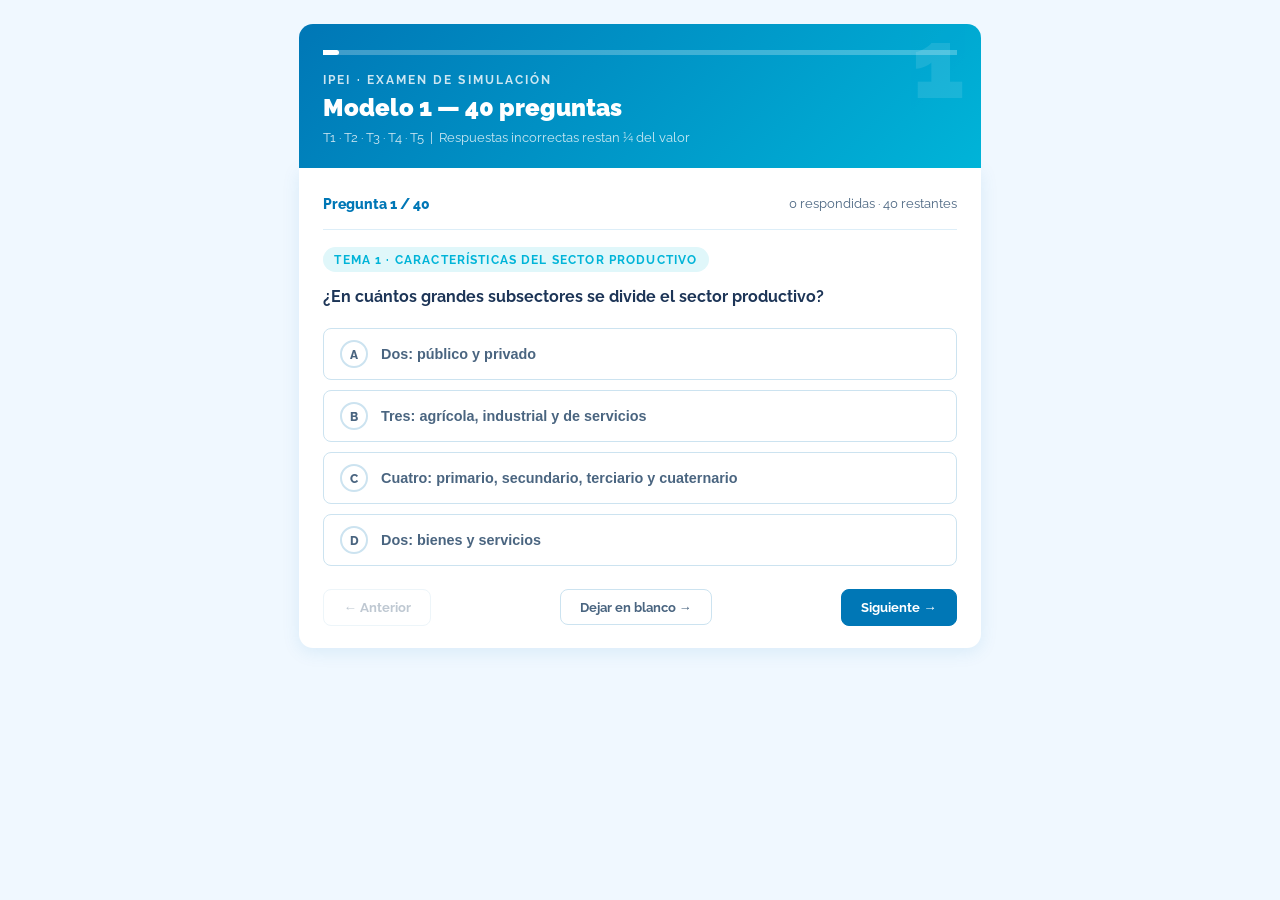
==== modelo-examen/1-modelo-examen.html @ f3342322 "resumenes y modelos de examen IPE I" ====
<!DOCTYPE html>
<html lang="es">
<head>
  <meta charset="UTF-8">
  <meta name="viewport" content="width=device-width, initial-scale=1.0">
  <title>IPEI — Examen de Simulación · Modelo 1</title>
  <link rel="preconnect" href="https://fonts.googleapis.com">
  <link href="https://fonts.googleapis.com/css2?family=Nunito:wght@400;600;700;800;900&family=Raleway:wght@700;900&display=swap" rel="stylesheet">
  <style>
    :root {
      --color-primario: #00b4d8;
      --color-primario-oscuro: #0077b6;
      --color-acento: #f4a261;
      --color-fondo: #f0f8ff;
      --color-blanco: #ffffff;
      --color-texto: #1d3557;
      --color-texto-suave: #4a6580;
      --color-tag-bg: #e0f7fa;
      --color-tag-texto: #006d8f;
      --color-border: #cce3f0;
      --color-border-light: #ddeef8;
      --color-correct-bg: #e6f9f2;
      --color-correct-text: #1a7a55;
      --color-wrong-bg: #fdeaea;
      --color-wrong-text: #b83232;
      --radio: 14px;
      --radio-sm: 8px;
      --sombra: 0 4px 18px rgba(0,119,182,0.10);
      --sombra-hover: 0 8px 28px rgba(0,119,182,0.18);
      --fuente-titulo: 'Raleway', sans-serif;
      --fuente-cuerpo: 'Nunito', sans-serif;
    }

    *, *::before, *::after { box-sizing: border-box; margin: 0; padding: 0; }

    body {
      font-family: var(--fuente-titulo),sans-serif,sans-serif;
      background: var(--color-fondo);
      color: var(--color-texto);
      min-height: 100vh;
      line-height: 1.6;
    }

    /* ── QUIZ WRAPPER ── */
    #quiz-wrap {
      max-width: 720px;
      margin: 0 auto;
      padding: 1.5rem 1.2rem 3rem;
    }

    /* ── HEADER ── */
    .qz-header {
      background: linear-gradient(135deg, var(--color-primario-oscuro) 0%, var(--color-primario) 100%);
      color: #fff;
      padding: 1.6rem 1.5rem 1.2rem;
      border-radius: var(--radio) var(--radio) 0 0;
      position: relative;
      overflow: hidden;
    }
    .qz-header::before {
      content: '1';
      font-family: var(--fuente-titulo),sans-serif;
      font-size: 6rem;
      font-weight: 900;
      opacity: 0.10;
      position: absolute;
      right: 1rem;
      top: -0.5rem;
      line-height: 1;
    }
    .qz-header .modelo-label {
      font-size: 0.72rem;
      font-weight: 700;
      letter-spacing: 0.18em;
      text-transform: uppercase;
      opacity: 0.8;
      margin-bottom: 0.3rem;
    }
    .qz-header h1 {
      font-family: var(--fuente-titulo),sans-serif;
      font-size: clamp(1.1rem, 3vw, 1.5rem);
      font-weight: 900;
      line-height: 1.2;
    }
    .qz-header .subtitle {
      font-size: 0.82rem;
      opacity: 0.8;
      margin-top: 0.3rem;
    }

    /* ── PROGRESS ── */
    .pb-wrap {
      height: 5px;
      background: rgba(255,255,255,0.25);
      border-radius: 0;
    }
    .pb {
      height: 100%;
      background: #fff;
      border-radius: 0 3px 3px 0;
      transition: width 0.35s ease;
    }

    /* ── MAIN CARD ── */
    .qz-body {
      background: var(--color-blanco);
      border-radius: 0 0 var(--radio) var(--radio);
      box-shadow: var(--sombra);
      padding: 1.6rem 1.5rem 1.4rem;
    }

    /* ── STATS BAR ── */
    .stats-bar {
      display: flex;
      justify-content: space-between;
      align-items: center;
      font-size: 0.8rem;
      color: var(--color-texto-suave);
      margin-bottom: 1rem;
      padding-bottom: 0.8rem;
      border-bottom: 1px solid var(--color-border-light);
    }
    .stats-bar .qnum {
      font-weight: 800;
      color: var(--color-primario-oscuro);
      font-size: 0.88rem;
    }

    /* ── SECTION LABEL ── */
    .section-label {
      font-size: 0.72rem;
      font-weight: 700;
      text-transform: uppercase;
      letter-spacing: 0.1em;
      color: var(--color-primario);
      background: var(--color-tag-bg);
      display: inline-block;
      padding: 0.2rem 0.7rem;
      border-radius: 20px;
      margin-bottom: 0.8rem;
    }

    /* ── QUESTION ── */
    .qt {
      font-size: 1rem;
      font-weight: 700;
      color: var(--color-texto);
      line-height: 1.5;
      margin-bottom: 1.2rem;
    }

    /* ── OPTIONS ── */
    .opts { display: flex; flex-direction: column; gap: 0.6rem; }

    .opt {
      display: flex;
      align-items: center;
      gap: 0.8rem;
      padding: 0.7rem 1rem;
      border-radius: var(--radio-sm);
      border: 1.5px solid var(--color-border);
      background: var(--color-blanco);
      cursor: pointer;
      font-size: 0.9rem;
      font-weight: 600;
      color: var(--color-texto-suave);
      text-align: left;
      transition: border-color 0.15s, background 0.15s, transform 0.12s;
      width: 100%;
    }
    .opt:hover:not(:disabled) {
      border-color: var(--color-primario);
      background: #f0faff;
      transform: translateX(3px);
    }
    .opt:disabled { cursor: default; }

    .olbl {
      min-width: 28px;
      height: 28px;
      border-radius: 50%;
      border: 2px solid var(--color-border);
      display: flex;
      align-items: center;
      justify-content: center;
      font-size: 0.78rem;
      font-weight: 800;
      flex-shrink: 0;
      transition: background 0.15s, border-color 0.15s, color 0.15s;
      font-family: var(--fuente-titulo),sans-serif,sans-serif;
    }

    .opt.selected { border-color: var(--color-primario-oscuro); background: #edf6ff; }
    .opt.selected .olbl { background: var(--color-primario-oscuro); border-color: var(--color-primario-oscuro); color: #fff; }

    .opt.correct { border-color: #1D9E75; background: var(--color-correct-bg); color: var(--color-correct-text); }
    .opt.correct .olbl { background: #1D9E75; border-color: #1D9E75; color: #fff; }

    .opt.wrong { border-color: #E24B4A; background: var(--color-wrong-bg); color: var(--color-wrong-text); }
    .opt.wrong .olbl { background: #E24B4A; border-color: #E24B4A; color: #fff; }

    .opt.show-correct { border-color: #1D9E75; background: var(--color-correct-bg); color: var(--color-correct-text); }
    .opt.show-correct .olbl { background: #1D9E75; border-color: #1D9E75; color: #fff; }

    /* ── EXPLANATION ── */
    .exp-box {
      margin-top: 1rem;
      padding: 0.8rem 1rem;
      background: #f5fbff;
      border-left: 4px solid var(--color-primario);
      border-radius: var(--radio-sm);
      font-size: 0.84rem;
      color: var(--color-texto-suave);
      font-style: italic;
      display: none;
    }
    .exp-box.visible { display: block; }

    /* ── NAV ── */
    .nav {
      display: flex;
      align-items: center;
      justify-content: space-between;
      margin-top: 1.4rem;
      gap: 0.6rem;
    }
    .btn {
      padding: 0.6rem 1.2rem;
      border-radius: var(--radio-sm);
      border: 1.5px solid var(--color-border);
      background: var(--color-blanco);
      color: var(--color-texto-suave);
      font-family: var(--fuente-titulo),sans-serif,sans-serif;
      font-size: 0.84rem;
      font-weight: 700;
      cursor: pointer;
      transition: background 0.15s, border-color 0.15s, filter 0.15s;
    }
    .btn:hover:not(:disabled) { background: var(--color-fondo); border-color: var(--color-primario); }
    .btn:disabled { opacity: 0.35; cursor: default; }
    .btn.pri {
      background: var(--color-primario-oscuro);
      border-color: var(--color-primario-oscuro);
      color: #fff;
    }
    .btn.pri:hover:not(:disabled) { filter: brightness(0.88); }
    .btn.blank { font-size: 0.8rem; color: var(--color-texto-suave); }

    /* ── RESULTS ── */
    .res {
      background: var(--color-blanco);
      border-radius: var(--radio);
      box-shadow: var(--sombra);
      padding: 2rem 1.5rem;
      text-align: center;
    }
    .sc-circle {
      width: 110px; height: 110px;
      border-radius: 50%;
      border: 5px solid var(--color-primario);
      display: flex; flex-direction: column;
      align-items: center; justify-content: center;
      margin: 0 auto 1rem;
    }
    .sc-circle.passed { border-color: #1D9E75; }
    .sc-circle.failed { border-color: #E24B4A; }
    .sc-big { font-family: var(--fuente-titulo),sans-serif; font-size: 2rem; font-weight: 900; color: var(--color-texto); }
    .sc-den { font-size: 0.72rem; color: var(--color-texto-suave); }
    .res-t { font-family: var(--fuente-titulo),sans-serif; font-size: 1.3rem; font-weight: 900; color: var(--color-primario-oscuro); margin-bottom: 0.3rem; }
    .res-s { font-size: 0.82rem; color: var(--color-texto-suave); margin-bottom: 1.2rem; }

    .score-formula {
      display: flex; align-items: center; justify-content: center;
      flex-wrap: wrap; gap: 8px;
      margin-bottom: 1.2rem; font-size: 0.82rem;
    }
    .sf-item { padding: 4px 10px; border-radius: 20px; font-weight: 700; }
    .correct-sf { background: var(--color-correct-bg); color: var(--color-correct-text); }
    .wrong-sf   { background: var(--color-wrong-bg);   color: var(--color-wrong-text); }
    .sf-sep     { color: var(--color-texto-suave); font-weight: 700; }
    .sf-result  { font-weight: 800; color: var(--color-texto); font-size: 0.94rem; }

    .sg {
      display: flex; justify-content: center; gap: 1.5rem;
      margin-bottom: 1.5rem;
    }
    .sc { text-align: center; }
    .sc-n { font-family: var(--fuente-titulo),sans-serif; font-size: 1.5rem; font-weight: 900; }
    .sc-l { font-size: 0.75rem; color: var(--color-texto-suave); font-weight: 600; }

    .rev { margin-top: 1.5rem; text-align: left; }
    .rev-t { font-family: var(--fuente-titulo),sans-serif; font-size: 1rem; font-weight: 900; color: var(--color-primario-oscuro); margin-bottom: 1rem; padding-bottom: 0.5rem; border-bottom: 2px solid var(--color-tag-bg); }

    .tema-block { margin-bottom: 1.4rem; }
    .tema-block-title { font-size: 0.72rem; font-weight: 700; color: var(--color-texto-suave); text-transform: uppercase; letter-spacing: 0.07em; margin-bottom: 0.6rem; padding-bottom: 0.4rem; border-bottom: 1px dashed var(--color-border-light); }

    .ri {
      padding: 0.7rem 0.9rem;
      border-radius: var(--radio-sm);
      border: 1.5px solid var(--color-correct-bg);
      background: var(--color-correct-bg);
      margin-bottom: 0.5rem;
      font-size: 0.83rem;
      color: var(--color-correct-text);
    }
    .ri.rw { background: var(--color-wrong-bg); border-color: var(--color-wrong-bg); color: var(--color-wrong-text); }
    .ri.rb { background: #f5f5f5; border-color: #e0e0e0; color: #888; }
    .ri-detail { display: block; margin-top: 4px; font-size: 0.78rem; }
    .ri-exp { display: block; margin-top: 4px; font-size: 0.76rem; opacity: 0.8; font-style: italic; color: var(--color-texto-suave); }

    .btn-reiniciar { margin: 0.5rem auto 1.5rem; display: block; }

    @media (max-width: 500px) {
      .nav .btn.blank { display: none; }
      .score-formula { font-size: 0.75rem; }
      .sg { gap: 1rem; }
    }
  </style>
</head>
<body>
<div id="quiz-wrap">
  <div class="qz-header">
    <div class="pb-wrap"><div class="pb" id="pb" style="width:0%"></div></div>
    <div style="padding: 1rem 0 0;">
      <div class="modelo-label">IPEI · Examen de Simulación</div>
      <h1>Modelo 1 — 40 preguntas</h1>
      <div class="subtitle">T1 · T2 · T3 · T4 · T5 &nbsp;|&nbsp; Respuestas incorrectas restan ¼ del valor</div>
    </div>
  </div>
  <div class="qz-body" id="qz-body"></div>
</div>

<script>
  const TEMAS = {
    1: "Tema 1 · Características del Sector Productivo",
    2: "Tema 2 · Prevención de Riesgos Laborales",
    3: "Tema 3 · Derecho Laboral",
    4: "Tema 4 · Autoorientación e Inserción Profesional",
    5: "Tema 5 · Estrategias de Aprendizaje Autónomo"
  };

  const qs = [
    // ── TEMA 1 (P01–P08) ──
    { tema:1, q:"¿En cuántos grandes subsectores se divide el sector productivo?", opts:["Dos: público y privado","Tres: agrícola, industrial y de servicios","Cuatro: primario, secundario, terciario y cuaternario","Dos: bienes y servicios"], c:1, exp:"El sector productivo se divide en tres grandes subsectores: agrícola, industrial y de servicios." },
    { tema:1, q:"¿Qué evalúa el análisis del \"tamaño del mercado\" dentro del sector productivo?", opts:["El número de trabajadores de una empresa","Las barreras de entrada al mercado","La dimensión del mercado en términos de producción y consumo","El nivel de innovación tecnológica del sector"], c:2, exp:"El análisis del tamaño del mercado evalúa la dimensión del mercado en términos de producción y consumo." },
    { tema:1, q:"¿Cuál de los siguientes es un componente del perfil profesional?", opts:["El número de empleados de la empresa","Las competencias técnicas del candidato","El tamaño del mercado en el que trabaja","La oferta educativa disponible en el país"], c:1, exp:"Las competencias técnicas del candidato son un componente clave del perfil profesional." },
    { tema:1, q:"Las habilidades blandas incluyen:", opts:["Manejo de maquinaria industrial","Conocimientos en biotecnología","Comunicación, trabajo en equipo y liderazgo","Programación y análisis de datos"], c:2, exp:"Las habilidades blandas (soft skills) incluyen comunicación, trabajo en equipo y liderazgo, entre otras." },
    { tema:1, q:"¿Qué es un yacimiento de ocupación?", opts:["Una bolsa de empleo para titulados universitarios","La posibilidad de crear empleo para satisfacer nuevas necesidades sociales","Un registro oficial de puestos vacantes en la Administración pública","Un recurso natural que genera puestos de trabajo"], c:1, exp:"Un yacimiento de ocupación es la posibilidad de crear empleo para satisfacer nuevas necesidades sociales." },
    { tema:1, q:"¿Cuáles son los tres factores a los que se puede asociar la existencia de nuevos yacimientos de ocupación?", opts:["Educación, sanidad y tecnología","Estilos de vida, servicios y regímenes fiscales","Demografía, economía y legislación","Globalización, digitalización y sostenibilidad"], c:1, exp:"Los nuevos yacimientos de ocupación se asocian a estilos de vida, servicios y regímenes fiscales." },
    { tema:1, q:"¿Cuáles son los principales yacimientos de ocupación en España?", opts:["Minería, agricultura y pesca","Envejecimiento de la población, ecología y nuevas tecnologías aplicadas al marketing digital","Construcción, turismo y hostelería","Administración pública, sanidad y educación"], c:1, exp:"En España, los principales yacimientos de ocupación son el envejecimiento de la población, la ecología y las nuevas tecnologías aplicadas al marketing digital." },
    { tema:1, q:"¿Qué es la Oferta Pública de Empleo (OPE)?", opts:["Un portal web de ofertas de trabajo del sector privado","El proceso anual en que las Administraciones anuncian plazas disponibles mediante oposiciones","Un servicio de intermediación laboral para desempleados","Un contrato de trabajo temporal con la Administración"], c:1, exp:"La OPE es el proceso anual por el que las Administraciones públicas anuncian las plazas disponibles que se cubrirán mediante oposiciones o concursos." },
    // ── TEMA 2 (P25–P32) ──
    { tema:2, q:"¿Qué es un riesgo profesional?", opts:["La probabilidad de que un trabajador sea despedido","La situación de peligro en la que una persona se encuentra por culpa del trabajo en condiciones peligrosas o nocivas","Cualquier enfermedad que padezca un trabajador","El nivel de estrés acumulado durante la jornada laboral"], c:1, exp:"Un riesgo profesional es la situación de peligro en la que una persona se encuentra por culpa del trabajo en condiciones peligrosas o nocivas." },
    { tema:2, q:"Según el método del INSST, ¿qué nivel de riesgo existe si la probabilidad es alta y las consecuencias son extremadamente perjudiciales?", opts:["Riesgo moderado","Riesgo importante","Riesgo intolerable","Riesgo tolerable"], c:2, exp:"Según el método del INSST, cuando la probabilidad es alta y las consecuencias son extremadamente perjudiciales, el nivel de riesgo es intolerable." },
    { tema:2, q:"¿Cuál es el primer paso en la evaluación de la prevención de riesgos?", opts:["Planificar la acción preventiva","Identificar los posibles riesgos laborales","Evaluar la gravedad de los accidentes ocurridos","Redactar el plan de prevención"], c:1, exp:"El primer paso en la evaluación de la prevención de riesgos es identificar los posibles riesgos laborales." },
    { tema:2, q:"Legalmente, ¿qué es un accidente de trabajo según la LGSS?", opts:["Cualquier enfermedad relacionada con el trabajo","Cualquier lesión corporal sufrida en ocasión o como consecuencia del trabajo por cuenta ajena","Solo los accidentes ocurridos dentro del centro de trabajo","Los accidentes debidos a imprudencia del trabajador"], c:1, exp:"Según la LGSS, accidente de trabajo es cualquier lesión corporal sufrida en ocasión o como consecuencia del trabajo por cuenta ajena." },
    { tema:2, q:"¿Cómo se denomina el accidente que ocurre en el trayecto de ida o vuelta al trabajo?", opts:["Accidente blanco","Accidente laboral indirecto","Accidente in itinere","Accidente intercurrente"], c:2, exp:"El accidente in itinere es el que ocurre en el trayecto de ida o vuelta al trabajo." },
    { tema:2, q:"¿Qué es el \"accidente blanco\"?", opts:["Un accidente que ocurre fuera del horario laboral","Un accidente sin daños personales, aunque puede causar daños materiales o interrumpir el trabajo","Un accidente provocado por condiciones climáticas adversas","Un accidente que solo afecta a trabajadores temporales"], c:1, exp:"El accidente blanco es aquel que no produce daños personales pero puede causar daños materiales o interrumpir el proceso de trabajo." },
    { tema:2, q:"¿Cuál de las siguientes NO es una patología inespecífica?", opts:["Fatiga","Estrés laboral","Burnout","Silicosis"], c:3, exp:"La silicosis es una enfermedad profesional específica causada por la inhalación de polvo de sílice, no una patología inespecífica." },
    { tema:2, q:"El estrés laboral se puede traducir en:", opts:["Mayor productividad y concentración","Agresividad, ansiedad, sensación de impotencia o frustración","Mejora de las relaciones laborales","Reducción de la jornada laboral"], c:1, exp:"El estrés laboral puede traducirse en agresividad, ansiedad, sensación de impotencia o frustración, entre otras manifestaciones." },
    // ── TEMA 3 (P01–P08) ──
    { tema:3, q:"¿Cuál de las siguientes características NO forma parte del trabajo regulado por el derecho laboral?", opts:["Voluntario","Gratuito","Dependiente","Personal"], c:1, exp:"El trabajo regulado por el derecho laboral es voluntario, dependiente, personal y retribuido. La gratuidad lo excluye del ámbito laboral." },
    { tema:3, q:"¿Qué norma ocupa el nivel más alto en la jerarquía del ordenamiento laboral español?", opts:["El Estatuto de los Trabajadores","Los convenios colectivos","La Constitución Española de 1978","Los reales decretos"], c:2, exp:"La Constitución Española de 1978 ocupa el nivel más alto de la jerarquía normativa del ordenamiento laboral español." },
    { tema:3, q:"Los convenios colectivos son fuente exclusiva del derecho laboral. ¿Qué significa esto?", opts:["Solo pueden ser firmados por el Estado","No existen como fuente en otras ramas del derecho","Son obligatorios únicamente para los trabajadores","Solo tienen validez en el ámbito autonómico"], c:1, exp:"Que los convenios colectivos sean fuente exclusiva del derecho laboral significa que no existen como fuente en otras ramas del derecho." },
    { tema:3, q:"¿Qué ley regula el trabajo autónomo?", opts:["El Estatuto de los Trabajadores (ET)","La Ley Orgánica 11/1985 de Libertad Sindical","La Ley 20/2007 del Estatuto del Trabajador Autónomo","La Ley General de la Seguridad Social"], c:2, exp:"El trabajo autónomo está regulado por la Ley 20/2007 del Estatuto del Trabajador Autónomo." },
    { tema:3, q:"¿En qué tipo de relación laboral se encuadran los deportistas profesionales?", opts:["Ordinaria","Excluida del ordenamiento laboral","Especial","Autónoma"], c:2, exp:"Los deportistas profesionales tienen una relación laboral especial, regulada por normativa específica." },
    { tema:3, q:"¿Cuál de los siguientes colectivos está EXCLUIDO del ámbito del Estatuto de los Trabajadores?", opts:["Trabajadores del hogar familiar","Penados en instituciones penitenciarias","Funcionarios públicos","Deportistas profesionales"], c:2, exp:"Los funcionarios públicos están excluidos del ámbito del Estatuto de los Trabajadores y se rigen por su propia normativa." },
    { tema:3, q:"¿En qué artículo del Estatuto de los Trabajadores se recogen los derechos básicos y específicos del trabajador?", opts:["Artículo 3","Artículo 5","Artículo 4","Artículo 6"], c:2, exp:"El artículo 4 del Estatuto de los Trabajadores recoge los derechos básicos y específicos de los trabajadores." },
    { tema:3, q:"¿Cuál de las siguientes es una OBLIGACIÓN del trabajador según el art. 5 ET?", opts:["Proporcionar equipos de protección individual","Elaborar el plan de prevención de riesgos","No concurrir con la actividad de la empresa","Vigilar el cumplimiento de la jornada laboral"], c:2, exp:"El artículo 5 ET establece como obligación del trabajador no concurrir con la actividad de la empresa, entre otras." },
    // ── TEMA 4 (P01–P08) ──
    { tema:4, q:"¿Qué es el perfil disponible?", opts:["El conjunto de competencias que exige el mercado laboral","Las competencias, habilidades y experiencias que una persona posee en un momento dado","El plan de estudios que debe seguir un profesional","El perfil publicado en LinkedIn"], c:1, exp:"El perfil disponible es el conjunto de competencias, habilidades y experiencias que una persona posee en un momento dado." },
    { tema:4, q:"¿Qué es el perfil exigible?", opts:["Las habilidades que una persona tiene tras años de experiencia","El currículum vitae actualizado","El conjunto de competencias que se espera tener al finalizar un programa de estudios","Los requisitos mínimos para acceder a la universidad"], c:2, exp:"El perfil exigible es el conjunto de competencias que se espera tener al finalizar un programa de estudios o para acceder a un puesto." },
    { tema:4, q:"¿Cuál es el primer paso para comparar el perfil disponible con el exigible?", opts:["Crear un plan de acción inmediatamente","Identificar las competencias clave del programa académico y hacer un autoanálisis","Buscar ofertas de empleo en el sector","Pedir una carta de recomendación"], c:1, exp:"El primer paso es identificar las competencias clave del programa académico y realizar un autoanálisis para compararlas con las propias." },
    { tema:4, q:"En la metodología SMART, ¿qué significa la letra \"M\"?", opts:["Motivador","Medible","Manejable","Multidisciplinar"], c:1, exp:"En la metodología SMART, la M significa Medible: el objetivo debe poder cuantificarse para evaluar su cumplimiento." },
    { tema:4, q:"¿Cuál de los siguientes es un ejemplo de objetivo SMART correcto?", opts:["\"Quiero mejorar mis habilidades algún día\"","\"Me gustaría trabajar en algo relacionado con mi carrera\"","\"Obtener una certificación en gestión de proyectos en los próximos 6 meses\"","\"Ser el mejor profesional de mi sector\""], c:2, exp:"Un objetivo SMART es específico, medible, alcanzable, relevante y temporal. Solo la opción c cumple todos esos criterios." },
    { tema:4, q:"¿Cuál de las siguientes NO es una competencia personal valorada para la empleabilidad?", opts:["Autoconfianza","Resiliencia","Gestión del tiempo","Cierre patronal"], c:3, exp:"El cierre patronal es una medida de conflicto laboral, no una competencia personal relacionada con la empleabilidad." },
    { tema:4, q:"La comunicación efectiva, el trabajo en equipo y el liderazgo son ejemplos de:", opts:["Competencias técnicas","Requisitos académicos","Competencias sociales","Habilidades exclusivas del sector TIC"], c:2, exp:"La comunicación efectiva, el trabajo en equipo y el liderazgo son competencias sociales, clave para la empleabilidad." },
    { tema:4, q:"¿Qué incluye la autoestima según el tema?", opts:["Solo la autoimagen física","Autoimagen, autoeficacia y autovaloración","La valoración que hacen de ti los demás","El nivel de estudios alcanzado"], c:1, exp:"La autoestima incluye autoimagen (cómo me veo), autoeficacia (creencia en mis capacidades) y autovaloración (cuánto me valoro)." },
    // ── TEMA 5 (P01–P08) ──
    { tema:5, q:"¿Qué es el aprendizaje autónomo?", opts:["Estudiar sin ningún tipo de recurso externo","La capacidad de tomar control y responsabilidad sobre el propio proceso de aprendizaje","Aprender únicamente a través de plataformas digitales","El aprendizaje que se realiza en solitario, sin interacción con otros"], c:1, exp:"El aprendizaje autónomo es la capacidad de tomar control y responsabilidad sobre el propio proceso de aprendizaje." },
    { tema:5, q:"¿Cómo se definen las competencias en el tema?", opts:["Títulos académicos obtenidos a lo largo de la carrera profesional","Herramientas digitales para gestionar el aprendizaje","Combinaciones de habilidades, conocimientos y actitudes que permiten desempeñarse eficazmente","Los requisitos mínimos que exige un puesto de trabajo"], c:2, exp:"Las competencias son combinaciones de habilidades, conocimientos y actitudes que permiten desempeñarse eficazmente en un contexto." },
    { tema:5, q:"¿Cuál de las siguientes es una competencia TÉCNICA?", opts:["Trabajo en equipo","Comunicación efectiva","Programación o contabilidad","Resiliencia"], c:2, exp:"La programación o la contabilidad son competencias técnicas, ligadas a conocimientos específicos de un ámbito profesional." },
    { tema:5, q:"¿Qué competencia transversal desarrolla el aprendizaje autónomo al planificar el propio estudio y cumplir plazos?", opts:["Pensamiento crítico","Autogestión","Motivación extrínseca","Liderazgo"], c:1, exp:"Al planificar el propio estudio y cumplir plazos, el aprendizaje autónomo desarrolla la autogestión como competencia transversal." },
    { tema:5, q:"La motivación intrínseca en el aprendizaje autónomo se define como:", opts:["El deseo de aprender para obtener una recompensa económica","La motivación generada por el reconocimiento de los demás","El deseo de aprender por el propio interés y satisfacción personal","La presión externa que obliga a seguir formándose"], c:2, exp:"La motivación intrínseca es el deseo de aprender por el propio interés y satisfacción personal, sin depender de recompensas externas." },
    { tema:5, q:"¿Cuál de estas NO es una estrategia para fomentar el aprendizaje autónomo según el tema?", opts:["Establecer metas claras","Planificar el tiempo de estudio","Esperar a que el profesor indique exactamente qué estudiar","Evaluar el propio progreso regularmente"], c:2, exp:"Esperar instrucciones del profesor contradice la esencia del aprendizaje autónomo, que implica tomar la iniciativa del propio aprendizaje." },
    { tema:5, q:"¿Cómo define el tema la empleabilidad?", opts:["La capacidad de encontrar empleo en menos de tres meses","El conjunto de competencias, habilidades y actitudes que permiten entrar, mantenerse y progresar en el mercado laboral","El nivel de estudios necesario para acceder a un puesto de trabajo","Las referencias laborales que avalan la trayectoria profesional"], c:1, exp:"La empleabilidad es el conjunto de competencias, habilidades y actitudes que permiten a una persona entrar, mantenerse y progresar en el mercado laboral." },
    { tema:5, q:"¿Qué característica de la empleabilidad describe la actitud de anticiparse a las oportunidades sin esperar a que lleguen solas?", opts:["Desarrollo del autoconocimiento","Voluntad de seguir aprendiendo","Responsabilidad y proactividad en la búsqueda de empleo","Dominio de herramientas de búsqueda"], c:2, exp:"La responsabilidad y proactividad en la búsqueda de empleo implica anticiparse a las oportunidades sin esperar pasivamente a que lleguen." }
  ];

  const SCORE_OK  = 10 / qs.length;        // 0.25 por pregunta correcta (10/40)
  const SCORE_BAD = -SCORE_OK / 4;         // –0.0625

  let cur = 0, answered = Array(qs.length).fill(null), selected = Array(qs.length).fill(null), showRes = false;

  function calcScore() {
    let s = 0;
    qs.forEach((q, i) => {
      if (answered[i] === null) return;
      s += answered[i] === q.c ? SCORE_OK : SCORE_BAD;
    });
    return s;
  }

  function render() {
    if (showRes) { renderRes(); return; }
    const q = qs[cur];
    const isAns = answered[cur] !== null;
    const prog = ((cur + 1) / qs.length) * 100;
    const prevTema = cur > 0 ? qs[cur - 1].tema : null;
    const showLabel = !prevTema || prevTema !== q.tema;

    document.getElementById('pb').style.width = prog + '%';

    const body = document.getElementById('qz-body');
    body.innerHTML = `
    <div class="stats-bar">
      <span class="qnum">Pregunta ${cur + 1} / ${qs.length}</span>
      <span>${answered.filter(a => a !== null).length} respondidas · ${answered.filter(a => a === null).length} restantes</span>
    </div>
    ${showLabel ? `<div class="section-label">${TEMAS[q.tema]}</div>` : ''}
    <div class="qt">${q.q}</div>
    <div class="opts">
      ${q.opts.map((o, i) => {
      let cls = 'opt';
      if (isAns && i === selected[cur]) cls += ' selected';
      return `<button class="${cls}" onclick="ans(${i})" ${isAns ? 'disabled' : ''}>
          <span class="olbl">${String.fromCharCode(65+i)}</span>
          <span>${o}</span>
        </button>`;
    }).join('')}
    </div>
    <div class="exp-box" id="exp">${q.exp}</div>
    <div class="nav">
      <button class="btn" onclick="go(-1)" ${cur === 0 ? 'disabled' : ''}>← Anterior</button>
      <button class="btn blank" onclick="goBlank()">Dejar en blanco →</button>
      ${cur === qs.length - 1
            ? `<button class="btn pri" onclick="tryFinish()">Ver resultados →</button>`
            : `<button class="btn pri" onclick="go(1)">Siguiente →</button>`}
    </div>`;
  }

  function ans(idx) {
    if (answered[cur] !== null) return;
    selected[cur] = idx;
    answered[cur] = idx;
    render();
  }

  function goBlank() { go(1); }

  function go(d) {
    const next = cur + d;
    if (next < 0) return;
    if (next >= qs.length) { tryFinish(); return; }
    cur = next; render();
  }

  function tryFinish() {
    const u = answered.filter(a => a === null).length;
    if (u > 0) {
      if (!confirm(`Tienes ${u} pregunta(s) sin responder.\nLas preguntas en blanco no suman ni restan.\n\n¿Finalizar el examen?`)) return;
    }
    showRes = true; render();
  }

  function renderRes() {
    const correct = qs.filter((q, i) => answered[i] === q.c).length;
    const wrong   = qs.filter((q, i) => answered[i] !== null && answered[i] !== q.c).length;
    const blank   = qs.filter((q, i) => answered[i] === null).length;
    const raw     = calcScore();
    const final   = Math.max(0, raw);
    const display = final.toFixed(2);
    const passed  = final >= 5;
    const msg     = final >= 9 ? '¡Excelente resultado!' : final >= 7 ? 'Buen trabajo' : final >= 5 ? 'Aprobado' : 'Suspenso';
    const temas   = [...new Set(qs.map(q => q.tema))];

    document.getElementById('pb').style.width = '100%';
    document.getElementById('qz-body').innerHTML = `
    <div class="res">
      <div class="sc-circle ${passed ? 'passed' : 'failed'}">
        <span class="sc-big">${display}</span>
        <span class="sc-den">sobre 10</span>
      </div>
      <div class="res-t">${msg}</div>
      <div class="res-s">Modelo 1 · Examen de simulación IPEI</div>
      <div class="score-formula">
        <span class="sf-item correct-sf">✓ ${correct} correctas × ${SCORE_OK.toFixed(4)}</span>
        <span class="sf-sep">−</span>
        <span class="sf-item wrong-sf">✗ ${wrong} incorrectas × ${Math.abs(SCORE_BAD).toFixed(4)}</span>
        <span class="sf-sep">=</span>
        <span class="sf-result">${raw.toFixed(4)}</span>
      </div>
      <div class="sg">
        <div class="sc"><div class="sc-n" style="color:#1D9E75">${correct}</div><div class="sc-l">Correctas</div></div>
        <div class="sc"><div class="sc-n" style="color:#E24B4A">${wrong}</div><div class="sc-l">Incorrectas</div></div>
        <div class="sc"><div class="sc-n" style="color:#888">>${blank}</div><div class="sc-l">En blanco</div></div>
      </div>
      <button class="btn pri btn-reiniciar" onclick="restart()">Repetir examen</button>
      <div class="rev">
        <div class="rev-t">Repaso por temas</div>
        ${temas.map(tema => {
      const tqs = qs.map((q,i)=>({...q,idx:i})).filter(q=>q.tema===tema);
      return `<div class="tema-block">
            <div class="tema-block-title">${TEMAS[tema]}</div>
            ${tqs.map(q => {
        const isC = answered[q.idx] === q.c;
        const wasA = answered[q.idx] !== null;
        const cls = wasA ? (isC ? 'rc' : 'rw') : 'rb';
        return `<div class="ri ${cls}">
                <strong>P${q.idx+1}:</strong> ${q.q}
                <span class="ri-detail">${wasA
                ? (isC ? '✓ Tu respuesta: ' + q.opts[answered[q.idx]]
                        : '✗ Tu respuesta: ' + q.opts[answered[q.idx]] + ' · Correcta: ' + q.opts[q.c])
                : '— En blanco · Correcta: ' + q.opts[q.c]}</span>
                <span class="ri-exp">${q.exp}</span>
              </div>`;
      }).join('')}
          </div>`;
    }).join('')}
      </div>
    </div>`;
  }

  function restart() {
    cur = 0; answered = Array(qs.length).fill(null); selected = Array(qs.length).fill(null); showRes = false; render();
  }

  render();
</script>
</body>
</html>
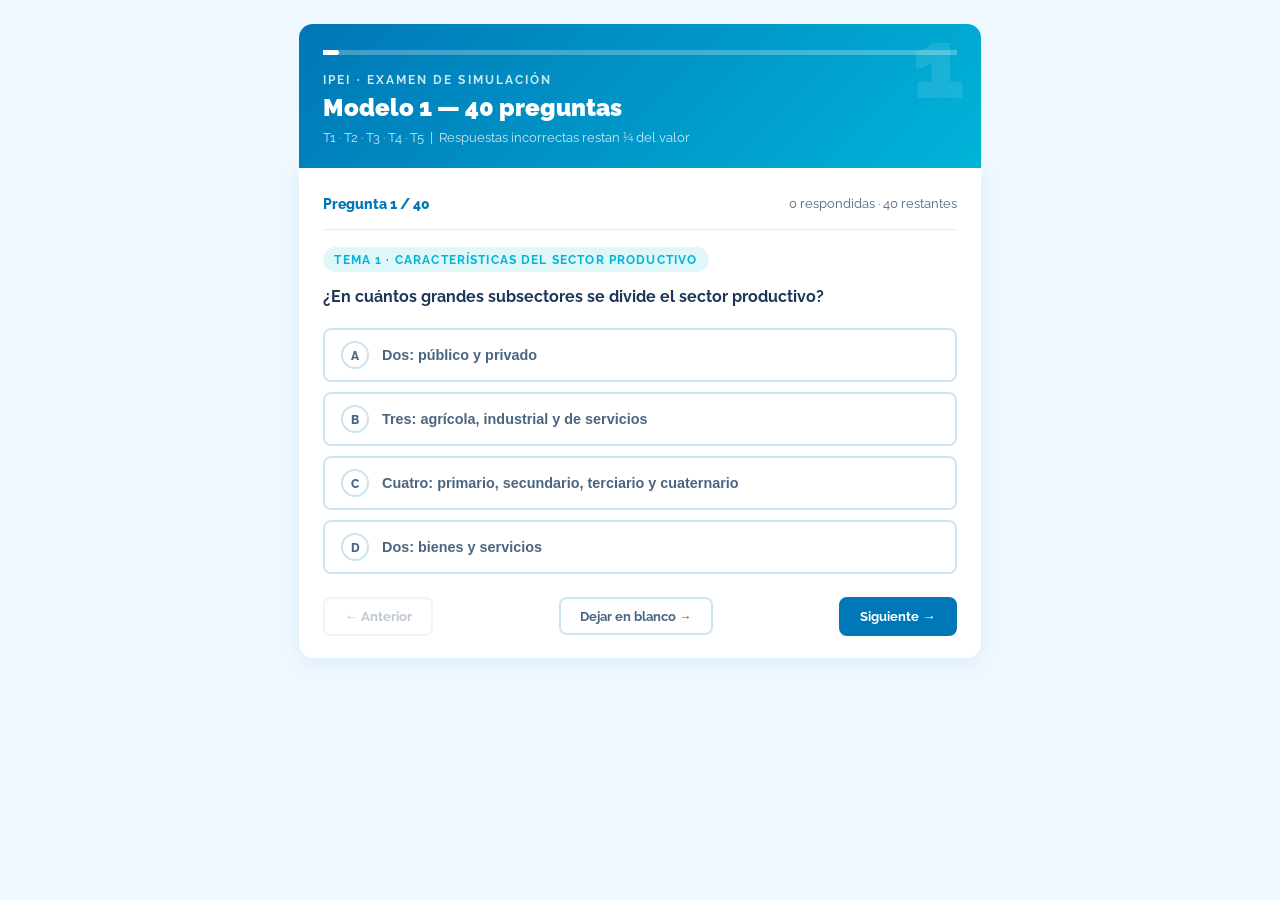
==== commit 609d4754: "Fix issues" ====
--- a/modelo-examen/1-modelo-examen.html
+++ b/modelo-examen/1-modelo-examen.html
@@ -41,14 +41,14 @@
       line-height: 1.6;
     }
 
-    /* ── QUIZ WRAPPER ── */
+    /*  QUIZ WRAPPER  */
     #quiz-wrap {
       max-width: 720px;
       margin: 0 auto;
       padding: 1.5rem 1.2rem 3rem;
     }
 
-    /* ── HEADER ── */
+    /*  HEADER  */
     .qz-header {
       background: linear-gradient(135deg, var(--color-primario-oscuro) 0%, var(--color-primario) 100%);
       color: #fff;
@@ -88,7 +88,7 @@
       margin-top: 0.3rem;
     }
 
-    /* ── PROGRESS ── */
+    /*  PROGRESS  */
     .pb-wrap {
       height: 5px;
       background: rgba(255,255,255,0.25);
@@ -101,7 +101,7 @@
       transition: width 0.35s ease;
     }
 
-    /* ── MAIN CARD ── */
+    /*  MAIN CARD  */
     .qz-body {
       background: var(--color-blanco);
       border-radius: 0 0 var(--radio) var(--radio);
@@ -109,7 +109,7 @@
       padding: 1.6rem 1.5rem 1.4rem;
     }
 
-    /* ── STATS BAR ── */
+    /*  STATS BAR  */
     .stats-bar {
       display: flex;
       justify-content: space-between;
@@ -126,7 +126,7 @@
       font-size: 0.88rem;
     }
 
-    /* ── SECTION LABEL ── */
+    /*  SECTION LABEL  */
     .section-label {
       font-size: 0.72rem;
       font-weight: 700;
@@ -140,7 +140,7 @@
       margin-bottom: 0.8rem;
     }
 
-    /* ── QUESTION ── */
+    /*  QUESTION  */
     .qt {
       font-size: 1rem;
       font-weight: 700;
@@ -149,7 +149,7 @@
       margin-bottom: 1.2rem;
     }
 
-    /* ── OPTIONS ── */
+    /*  OPTIONS  */
     .opts { display: flex; flex-direction: column; gap: 0.6rem; }
 
     .opt {
@@ -158,7 +158,7 @@
       gap: 0.8rem;
       padding: 0.7rem 1rem;
       border-radius: var(--radio-sm);
-      border: 1.5px solid var(--color-border);
+      border: 2px solid var(--color-border);
       background: var(--color-blanco);
       cursor: pointer;
       font-size: 0.9rem;
@@ -202,7 +202,7 @@
     .opt.show-correct { border-color: #1D9E75; background: var(--color-correct-bg); color: var(--color-correct-text); }
     .opt.show-correct .olbl { background: #1D9E75; border-color: #1D9E75; color: #fff; }
 
-    /* ── EXPLANATION ── */
+    /*  EXPLANATION  */
     .exp-box {
       margin-top: 1rem;
       padding: 0.8rem 1rem;
@@ -216,7 +216,7 @@
     }
     .exp-box.visible { display: block; }
 
-    /* ── NAV ── */
+    /*  NAV  */
     .nav {
       display: flex;
       align-items: center;
@@ -227,7 +227,7 @@
     .btn {
       padding: 0.6rem 1.2rem;
       border-radius: var(--radio-sm);
-      border: 1.5px solid var(--color-border);
+      border: 2px solid var(--color-border);
       background: var(--color-blanco);
       color: var(--color-texto-suave);
       font-family: var(--fuente-titulo),sans-serif,sans-serif;
@@ -246,7 +246,7 @@
     .btn.pri:hover:not(:disabled) { filter: brightness(0.88); }
     .btn.blank { font-size: 0.8rem; color: var(--color-texto-suave); }
 
-    /* ── RESULTS ── */
+    /*  RESULTS  */
     .res {
       background: var(--color-blanco);
       border-radius: var(--radio);
@@ -297,7 +297,7 @@
     .ri {
       padding: 0.7rem 0.9rem;
       border-radius: var(--radio-sm);
-      border: 1.5px solid var(--color-correct-bg);
+      border: 2px solid var(--color-correct-bg);
       background: var(--color-correct-bg);
       margin-bottom: 0.5rem;
       font-size: 0.83rem;
@@ -320,7 +320,7 @@
 <body>
 <div id="quiz-wrap">
   <div class="qz-header">
-    <div class="pb-wrap"><div class="pb" id="pb" style="width:0%"></div></div>
+    <div class="pb-wrap"><div class="pb" id="pb" style="width:0"></div></div>
     <div style="padding: 1rem 0 0;">
       <div class="modelo-label">IPEI · Examen de Simulación</div>
       <h1>Modelo 1 — 40 preguntas</h1>
@@ -340,7 +340,7 @@
   };
 
   const qs = [
-    // ── TEMA 1 (P01–P08) ──
+    // TEMA 1 (P01–P08) 
     { tema:1, q:"¿En cuántos grandes subsectores se divide el sector productivo?", opts:["Dos: público y privado","Tres: agrícola, industrial y de servicios","Cuatro: primario, secundario, terciario y cuaternario","Dos: bienes y servicios"], c:1, exp:"El sector productivo se divide en tres grandes subsectores: agrícola, industrial y de servicios." },
     { tema:1, q:"¿Qué evalúa el análisis del \"tamaño del mercado\" dentro del sector productivo?", opts:["El número de trabajadores de una empresa","Las barreras de entrada al mercado","La dimensión del mercado en términos de producción y consumo","El nivel de innovación tecnológica del sector"], c:2, exp:"El análisis del tamaño del mercado evalúa la dimensión del mercado en términos de producción y consumo." },
     { tema:1, q:"¿Cuál de los siguientes es un componente del perfil profesional?", opts:["El número de empleados de la empresa","Las competencias técnicas del candidato","El tamaño del mercado en el que trabaja","La oferta educativa disponible en el país"], c:1, exp:"Las competencias técnicas del candidato son un componente clave del perfil profesional." },
@@ -349,7 +349,7 @@
     { tema:1, q:"¿Cuáles son los tres factores a los que se puede asociar la existencia de nuevos yacimientos de ocupación?", opts:["Educación, sanidad y tecnología","Estilos de vida, servicios y regímenes fiscales","Demografía, economía y legislación","Globalización, digitalización y sostenibilidad"], c:1, exp:"Los nuevos yacimientos de ocupación se asocian a estilos de vida, servicios y regímenes fiscales." },
     { tema:1, q:"¿Cuáles son los principales yacimientos de ocupación en España?", opts:["Minería, agricultura y pesca","Envejecimiento de la población, ecología y nuevas tecnologías aplicadas al marketing digital","Construcción, turismo y hostelería","Administración pública, sanidad y educación"], c:1, exp:"En España, los principales yacimientos de ocupación son el envejecimiento de la población, la ecología y las nuevas tecnologías aplicadas al marketing digital." },
     { tema:1, q:"¿Qué es la Oferta Pública de Empleo (OPE)?", opts:["Un portal web de ofertas de trabajo del sector privado","El proceso anual en que las Administraciones anuncian plazas disponibles mediante oposiciones","Un servicio de intermediación laboral para desempleados","Un contrato de trabajo temporal con la Administración"], c:1, exp:"La OPE es el proceso anual por el que las Administraciones públicas anuncian las plazas disponibles que se cubrirán mediante oposiciones o concursos." },
-    // ── TEMA 2 (P25–P32) ──
+    //  TEMA 2 (P25–P32) 
     { tema:2, q:"¿Qué es un riesgo profesional?", opts:["La probabilidad de que un trabajador sea despedido","La situación de peligro en la que una persona se encuentra por culpa del trabajo en condiciones peligrosas o nocivas","Cualquier enfermedad que padezca un trabajador","El nivel de estrés acumulado durante la jornada laboral"], c:1, exp:"Un riesgo profesional es la situación de peligro en la que una persona se encuentra por culpa del trabajo en condiciones peligrosas o nocivas." },
     { tema:2, q:"Según el método del INSST, ¿qué nivel de riesgo existe si la probabilidad es alta y las consecuencias son extremadamente perjudiciales?", opts:["Riesgo moderado","Riesgo importante","Riesgo intolerable","Riesgo tolerable"], c:2, exp:"Según el método del INSST, cuando la probabilidad es alta y las consecuencias son extremadamente perjudiciales, el nivel de riesgo es intolerable." },
     { tema:2, q:"¿Cuál es el primer paso en la evaluación de la prevención de riesgos?", opts:["Planificar la acción preventiva","Identificar los posibles riesgos laborales","Evaluar la gravedad de los accidentes ocurridos","Redactar el plan de prevención"], c:1, exp:"El primer paso en la evaluación de la prevención de riesgos es identificar los posibles riesgos laborales." },
@@ -358,7 +358,7 @@
     { tema:2, q:"¿Qué es el \"accidente blanco\"?", opts:["Un accidente que ocurre fuera del horario laboral","Un accidente sin daños personales, aunque puede causar daños materiales o interrumpir el trabajo","Un accidente provocado por condiciones climáticas adversas","Un accidente que solo afecta a trabajadores temporales"], c:1, exp:"El accidente blanco es aquel que no produce daños personales pero puede causar daños materiales o interrumpir el proceso de trabajo." },
     { tema:2, q:"¿Cuál de las siguientes NO es una patología inespecífica?", opts:["Fatiga","Estrés laboral","Burnout","Silicosis"], c:3, exp:"La silicosis es una enfermedad profesional específica causada por la inhalación de polvo de sílice, no una patología inespecífica." },
     { tema:2, q:"El estrés laboral se puede traducir en:", opts:["Mayor productividad y concentración","Agresividad, ansiedad, sensación de impotencia o frustración","Mejora de las relaciones laborales","Reducción de la jornada laboral"], c:1, exp:"El estrés laboral puede traducirse en agresividad, ansiedad, sensación de impotencia o frustración, entre otras manifestaciones." },
-    // ── TEMA 3 (P01–P08) ──
+    //  TEMA 3 (P01–P08) 
     { tema:3, q:"¿Cuál de las siguientes características NO forma parte del trabajo regulado por el derecho laboral?", opts:["Voluntario","Gratuito","Dependiente","Personal"], c:1, exp:"El trabajo regulado por el derecho laboral es voluntario, dependiente, personal y retribuido. La gratuidad lo excluye del ámbito laboral." },
     { tema:3, q:"¿Qué norma ocupa el nivel más alto en la jerarquía del ordenamiento laboral español?", opts:["El Estatuto de los Trabajadores","Los convenios colectivos","La Constitución Española de 1978","Los reales decretos"], c:2, exp:"La Constitución Española de 1978 ocupa el nivel más alto de la jerarquía normativa del ordenamiento laboral español." },
     { tema:3, q:"Los convenios colectivos son fuente exclusiva del derecho laboral. ¿Qué significa esto?", opts:["Solo pueden ser firmados por el Estado","No existen como fuente en otras ramas del derecho","Son obligatorios únicamente para los trabajadores","Solo tienen validez en el ámbito autonómico"], c:1, exp:"Que los convenios colectivos sean fuente exclusiva del derecho laboral significa que no existen como fuente en otras ramas del derecho." },
@@ -367,7 +367,7 @@
     { tema:3, q:"¿Cuál de los siguientes colectivos está EXCLUIDO del ámbito del Estatuto de los Trabajadores?", opts:["Trabajadores del hogar familiar","Penados en instituciones penitenciarias","Funcionarios públicos","Deportistas profesionales"], c:2, exp:"Los funcionarios públicos están excluidos del ámbito del Estatuto de los Trabajadores y se rigen por su propia normativa." },
     { tema:3, q:"¿En qué artículo del Estatuto de los Trabajadores se recogen los derechos básicos y específicos del trabajador?", opts:["Artículo 3","Artículo 5","Artículo 4","Artículo 6"], c:2, exp:"El artículo 4 del Estatuto de los Trabajadores recoge los derechos básicos y específicos de los trabajadores." },
     { tema:3, q:"¿Cuál de las siguientes es una OBLIGACIÓN del trabajador según el art. 5 ET?", opts:["Proporcionar equipos de protección individual","Elaborar el plan de prevención de riesgos","No concurrir con la actividad de la empresa","Vigilar el cumplimiento de la jornada laboral"], c:2, exp:"El artículo 5 ET establece como obligación del trabajador no concurrir con la actividad de la empresa, entre otras." },
-    // ── TEMA 4 (P01–P08) ──
+    //  TEMA 4 (P01–P08) 
     { tema:4, q:"¿Qué es el perfil disponible?", opts:["El conjunto de competencias que exige el mercado laboral","Las competencias, habilidades y experiencias que una persona posee en un momento dado","El plan de estudios que debe seguir un profesional","El perfil publicado en LinkedIn"], c:1, exp:"El perfil disponible es el conjunto de competencias, habilidades y experiencias que una persona posee en un momento dado." },
     { tema:4, q:"¿Qué es el perfil exigible?", opts:["Las habilidades que una persona tiene tras años de experiencia","El currículum vitae actualizado","El conjunto de competencias que se espera tener al finalizar un programa de estudios","Los requisitos mínimos para acceder a la universidad"], c:2, exp:"El perfil exigible es el conjunto de competencias que se espera tener al finalizar un programa de estudios o para acceder a un puesto." },
     { tema:4, q:"¿Cuál es el primer paso para comparar el perfil disponible con el exigible?", opts:["Crear un plan de acción inmediatamente","Identificar las competencias clave del programa académico y hacer un autoanálisis","Buscar ofertas de empleo en el sector","Pedir una carta de recomendación"], c:1, exp:"El primer paso es identificar las competencias clave del programa académico y realizar un autoanálisis para compararlas con las propias." },
@@ -376,7 +376,7 @@
     { tema:4, q:"¿Cuál de las siguientes NO es una competencia personal valorada para la empleabilidad?", opts:["Autoconfianza","Resiliencia","Gestión del tiempo","Cierre patronal"], c:3, exp:"El cierre patronal es una medida de conflicto laboral, no una competencia personal relacionada con la empleabilidad." },
     { tema:4, q:"La comunicación efectiva, el trabajo en equipo y el liderazgo son ejemplos de:", opts:["Competencias técnicas","Requisitos académicos","Competencias sociales","Habilidades exclusivas del sector TIC"], c:2, exp:"La comunicación efectiva, el trabajo en equipo y el liderazgo son competencias sociales, clave para la empleabilidad." },
     { tema:4, q:"¿Qué incluye la autoestima según el tema?", opts:["Solo la autoimagen física","Autoimagen, autoeficacia y autovaloración","La valoración que hacen de ti los demás","El nivel de estudios alcanzado"], c:1, exp:"La autoestima incluye autoimagen (cómo me veo), autoeficacia (creencia en mis capacidades) y autovaloración (cuánto me valoro)." },
-    // ── TEMA 5 (P01–P08) ──
+    //  TEMA 5 (P01–P08) 
     { tema:5, q:"¿Qué es el aprendizaje autónomo?", opts:["Estudiar sin ningún tipo de recurso externo","La capacidad de tomar control y responsabilidad sobre el propio proceso de aprendizaje","Aprender únicamente a través de plataformas digitales","El aprendizaje que se realiza en solitario, sin interacción con otros"], c:1, exp:"El aprendizaje autónomo es la capacidad de tomar control y responsabilidad sobre el propio proceso de aprendizaje." },
     { tema:5, q:"¿Cómo se definen las competencias en el tema?", opts:["Títulos académicos obtenidos a lo largo de la carrera profesional","Herramientas digitales para gestionar el aprendizaje","Combinaciones de habilidades, conocimientos y actitudes que permiten desempeñarse eficazmente","Los requisitos mínimos que exige un puesto de trabajo"], c:2, exp:"Las competencias son combinaciones de habilidades, conocimientos y actitudes que permiten desempeñarse eficazmente en un contexto." },
     { tema:5, q:"¿Cuál de las siguientes es una competencia TÉCNICA?", opts:["Trabajo en equipo","Comunicación efectiva","Programación o contabilidad","Resiliencia"], c:2, exp:"La programación o la contabilidad son competencias técnicas, ligadas a conocimientos específicos de un ámbito profesional." },
